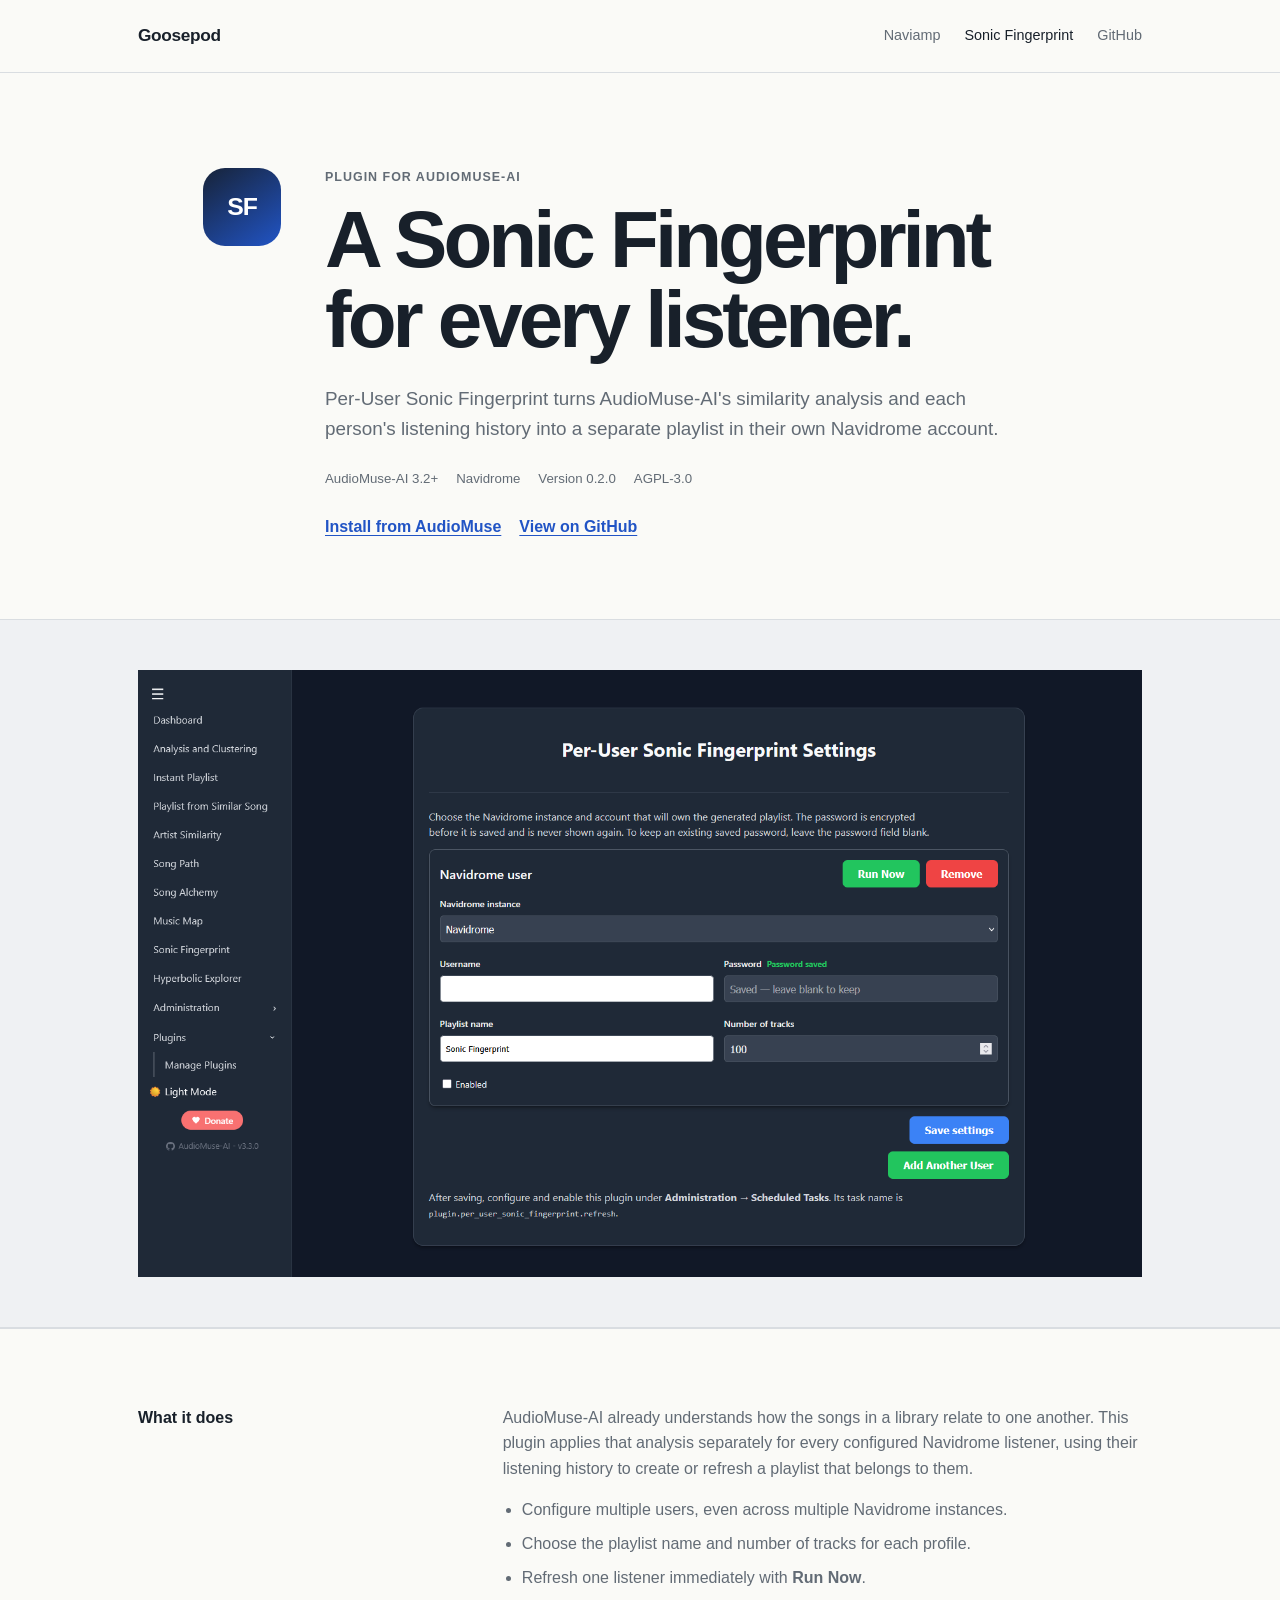
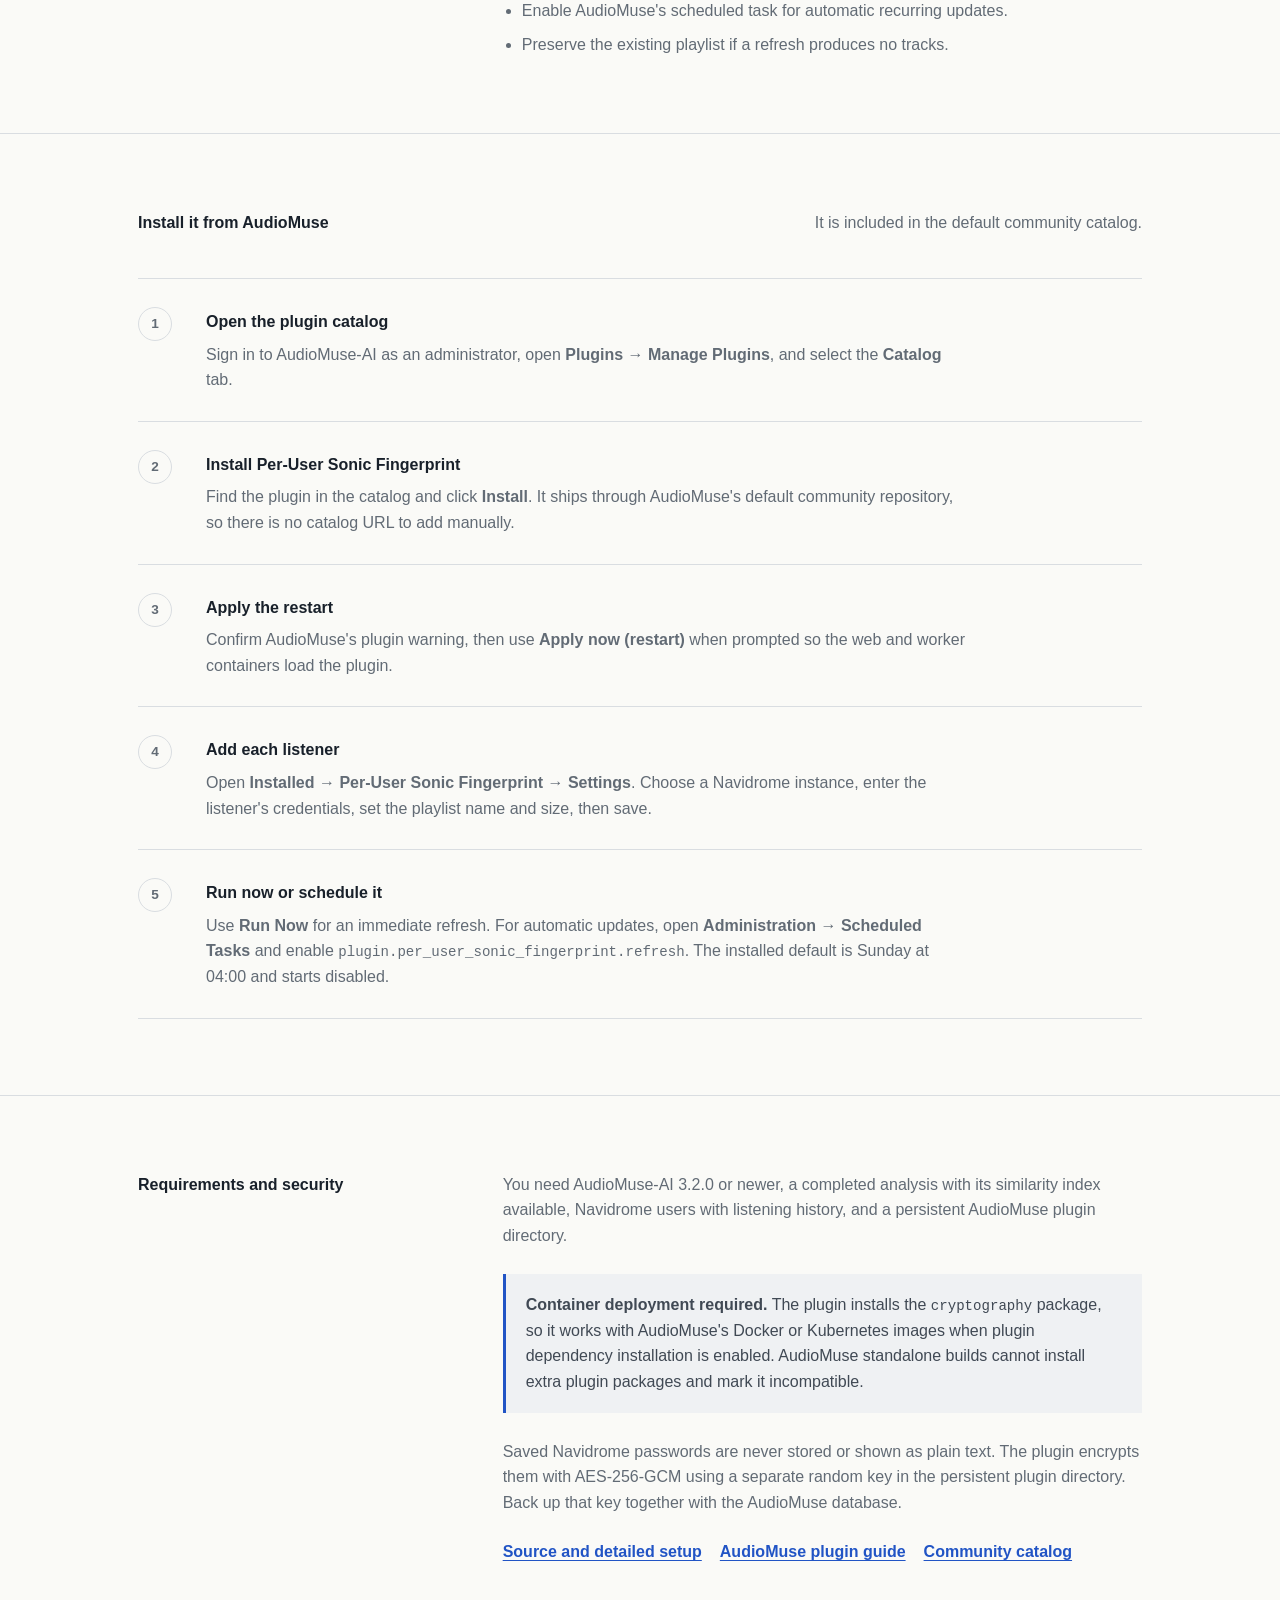
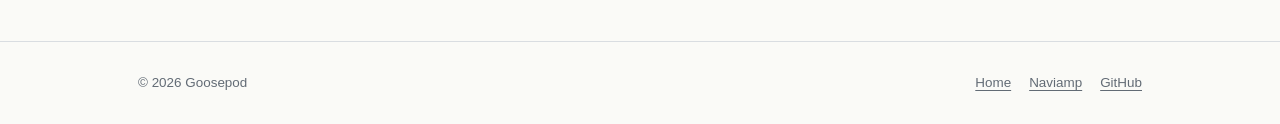
==== audiomuse-fingerprint/index.html @ 1ca01a3e "Add AudioMuse fingerprint plugin page" ====
<!doctype html>
<html lang="en">
<head>
  <meta charset="utf-8">
  <meta name="viewport" content="width=device-width, initial-scale=1">
  <meta name="description" content="Per-User Sonic Fingerprint is an AudioMuse-AI plugin that creates a personal Sonic Fingerprint playlist for each Navidrome user.">
  <meta name="theme-color" content="#fafaf7">
  <meta property="og:title" content="Per-User Sonic Fingerprint — AudioMuse-AI plugin">
  <meta property="og:description" content="Give every Navidrome listener a personal Sonic Fingerprint playlist, refreshed by AudioMuse-AI on demand or on a schedule.">
  <meta property="og:image" content="https://goosepod.com/assets/audiomuse-fingerprint/settings.png">
  <meta property="og:type" content="website">
  <meta property="og:url" content="https://goosepod.com/audiomuse-fingerprint/">
  <title>Per-User Sonic Fingerprint — Goosepod</title>
  <link rel="stylesheet" href="/styles.css">
</head>
<body>
  <header class="site-header">
    <nav class="site-nav container" aria-label="Primary navigation">
      <a class="site-name" href="/">Goosepod</a>
      <div class="nav-links">
        <a href="/naviamp/">Naviamp</a>
        <a href="/audiomuse-fingerprint/" aria-current="page">Sonic Fingerprint</a>
        <a href="https://github.com/goosepod/audiomuse-fingerprint-plugin">GitHub</a>
      </div>
    </nav>
  </header>

  <main>
    <section class="product-intro container">
      <div class="product-mark" aria-hidden="true">SF</div>
      <div>
        <p class="product-status">Plugin for AudioMuse-AI</p>
        <h1>A Sonic Fingerprint for every listener.</h1>
        <p class="intro">Per-User Sonic Fingerprint turns AudioMuse-AI's similarity analysis and each person's listening history into a separate playlist in their own Navidrome account.</p>
        <div class="meta-list" aria-label="Plugin details"><span>AudioMuse-AI 3.2+</span><span>Navidrome</span><span>Version 0.2.0</span><span>AGPL-3.0</span></div>
        <div class="inline-links"><a href="#install">Install from AudioMuse</a><a href="https://github.com/goosepod/audiomuse-fingerprint-plugin">View on GitHub</a></div>
      </div>
    </section>

    <section class="hero-screenshot plugin-screenshot">
      <div class="container"><img src="/assets/audiomuse-fingerprint/settings.png" alt="Per-User Sonic Fingerprint settings page in AudioMuse-AI"></div>
    </section>

    <section class="section">
      <div class="container project-details">
        <h2>What it does</h2>
        <div>
          <p>AudioMuse-AI already understands how the songs in a library relate to one another. This plugin applies that analysis separately for every configured Navidrome listener, using their listening history to create or refresh a playlist that belongs to them.</p>
          <ul class="plain-feature-list">
            <li>Configure multiple users, even across multiple Navidrome instances.</li>
            <li>Choose the playlist name and number of tracks for each profile.</li>
            <li>Refresh one listener immediately with <strong>Run Now</strong>.</li>
            <li>Enable AudioMuse's scheduled task for automatic recurring updates.</li>
            <li>Preserve the existing playlist if a refresh produces no tracks.</li>
          </ul>
        </div>
      </div>
    </section>

    <section class="section" id="install">
      <div class="container">
        <div class="section-title"><h2>Install it from AudioMuse</h2><p>It is included in the default community catalog.</p></div>
        <div class="install-steps">
          <article class="install-step"><span>1</span><div><h3>Open the plugin catalog</h3><p>Sign in to AudioMuse-AI as an administrator, open <strong>Plugins → Manage Plugins</strong>, and select the <strong>Catalog</strong> tab.</p></div></article>
          <article class="install-step"><span>2</span><div><h3>Install Per-User Sonic Fingerprint</h3><p>Find the plugin in the catalog and click <strong>Install</strong>. It ships through AudioMuse's default community repository, so there is no catalog URL to add manually.</p></div></article>
          <article class="install-step"><span>3</span><div><h3>Apply the restart</h3><p>Confirm AudioMuse's plugin warning, then use <strong>Apply now (restart)</strong> when prompted so the web and worker containers load the plugin.</p></div></article>
          <article class="install-step"><span>4</span><div><h3>Add each listener</h3><p>Open <strong>Installed → Per-User Sonic Fingerprint → Settings</strong>. Choose a Navidrome instance, enter the listener's credentials, set the playlist name and size, then save.</p></div></article>
          <article class="install-step"><span>5</span><div><h3>Run now or schedule it</h3><p>Use <strong>Run Now</strong> for an immediate refresh. For automatic updates, open <strong>Administration → Scheduled Tasks</strong> and enable <code>plugin.per_user_sonic_fingerprint.refresh</code>. The installed default is Sunday at 04:00 and starts disabled.</p></div></article>
        </div>
      </div>
    </section>

    <section class="section">
      <div class="container project-details">
        <h2>Requirements and security</h2>
        <div>
          <p>You need AudioMuse-AI 3.2.0 or newer, a completed analysis with its similarity index available, Navidrome users with listening history, and a persistent AudioMuse plugin directory.</p>
          <div class="notice"><strong>Container deployment required.</strong> The plugin installs the <code>cryptography</code> package, so it works with AudioMuse's Docker or Kubernetes images when plugin dependency installation is enabled. AudioMuse standalone builds cannot install extra plugin packages and mark it incompatible.</div>
          <p>Saved Navidrome passwords are never stored or shown as plain text. The plugin encrypts them with AES-256-GCM using a separate random key in the persistent plugin directory. Back up that key together with the AudioMuse database.</p>
          <div class="inline-links"><a href="https://github.com/goosepod/audiomuse-fingerprint-plugin">Source and detailed setup</a><a href="https://github.com/NeptuneHub/AudioMuse-AI/blob/main/docs/PLUGIN.md">AudioMuse plugin guide</a><a href="https://github.com/NeptuneHub/AudioMuse-AI-plugins">Community catalog</a></div>
        </div>
      </div>
    </section>
  </main>

  <footer class="site-footer">
    <div class="container footer-row"><span>© 2026 Goosepod</span><div class="footer-links"><a href="/">Home</a><a href="/naviamp/">Naviamp</a><a href="https://github.com/goosepod/audiomuse-fingerprint-plugin">GitHub</a></div></div>
  </footer>
</body>
</html>
---- styles.css ----
:root {
  color-scheme: light;
  --background: #fafaf7;
  --paper: #ffffff;
  --text: #18202a;
  --muted: #626b75;
  --line: #d9dde1;
  --soft: #eff1f3;
  --accent: #2154c5;
  --max-width: 1060px;
  --reading-width: 730px;
}

* {
  box-sizing: border-box;
}

html {
  scroll-behavior: smooth;
}

body {
  margin: 0;
  background: var(--background);
  color: var(--text);
  font-family: -apple-system, BlinkMacSystemFont, "Segoe UI", sans-serif;
  font-size: 16px;
  line-height: 1.6;
}

img {
  display: block;
  max-width: 100%;
}

a {
  color: var(--accent);
  text-underline-offset: 0.2em;
}

.container {
  margin: 0 auto;
  max-width: var(--max-width);
  padding-inline: 28px;
}

.site-header {
  border-bottom: 1px solid var(--line);
}

.site-nav {
  align-items: center;
  display: flex;
  justify-content: space-between;
  min-height: 72px;
}

.site-name {
  color: var(--text);
  font-size: 1.08rem;
  font-weight: 700;
  letter-spacing: -0.02em;
  text-decoration: none;
}

.nav-links {
  display: flex;
  gap: 24px;
}

.nav-links a {
  color: var(--muted);
  font-size: 0.9rem;
  text-decoration: none;
}

.nav-links a:hover,
.nav-links a[aria-current="page"] {
  color: var(--text);
}

.home-intro {
  max-width: 790px;
  padding-block: 110px 120px;
}

.label {
  color: var(--muted);
  font-size: 0.78rem;
  font-weight: 700;
  letter-spacing: 0.1em;
  margin: 0 0 18px;
  text-transform: uppercase;
}

h1,
h2,
h3,
p {
  overflow-wrap: break-word;
}

.home-intro h1 {
  font-size: clamp(2.8rem, 7vw, 4.6rem);
  font-weight: 650;
  letter-spacing: -0.045em;
  line-height: 1.03;
  margin: 0;
}

.home-intro .intro {
  color: var(--muted);
  font-size: 1.22rem;
  margin: 30px 0 0;
  max-width: 650px;
}

.text-link {
  display: inline-block;
  font-weight: 650;
  margin-top: 25px;
  text-decoration: none;
}

.text-link:hover {
  text-decoration: underline;
}

.section {
  border-top: 1px solid var(--line);
  padding-block: 76px;
}

.section-title {
  align-items: baseline;
  display: flex;
  gap: 20px;
  justify-content: space-between;
  margin-bottom: 42px;
}

.section-title h2 {
  font-size: 1rem;
  font-weight: 700;
  margin: 0;
}

.section-title p {
  color: var(--muted);
  margin: 0;
}

.project-summary {
  display: grid;
  gap: 50px;
  grid-template-columns: 1fr 1.45fr;
}

.project-copy {
  align-self: start;
  padding-top: 8px;
}

.project-identity {
  align-items: center;
  display: flex;
  gap: 16px;
}

.project-icon {
  height: 58px;
  object-fit: contain;
  width: 58px;
}

.project-mark,
.product-mark {
  align-items: center;
  background: linear-gradient(145deg, #172338, #2154c5);
  color: #ffffff;
  display: flex;
  flex: 0 0 auto;
  font-weight: 750;
  justify-content: center;
  letter-spacing: -0.04em;
}

.project-mark {
  border-radius: 15px;
  font-size: 1.15rem;
  height: 58px;
  width: 58px;
}

.product-mark {
  border-radius: 22px;
  font-size: 1.55rem;
  height: 78px;
  width: 78px;
}

.project-copy h3 {
  font-size: 2rem;
  letter-spacing: -0.035em;
  margin: 0;
}

.project-copy p {
  color: var(--muted);
  margin: 24px 0 0;
}

.project-image {
  background: var(--soft);
  border: 1px solid var(--line);
  padding: 28px 28px 0;
}

.project-image img {
  margin: 0 auto;
}

.project-summary-secondary {
  border-top: 1px solid var(--line);
  margin-top: 70px;
  padding-top: 70px;
}

.plugin-project-image {
  padding-bottom: 28px;
}

.about-grid {
  display: grid;
  gap: 50px;
  grid-template-columns: 1fr 2fr;
}

.about-grid h2 {
  font-size: 1rem;
  margin: 0;
}

.about-grid p {
  color: var(--muted);
  margin: 0 0 18px;
  max-width: 640px;
}

.site-footer {
  border-top: 1px solid var(--line);
  color: var(--muted);
  font-size: 0.84rem;
  padding-block: 30px;
}

.footer-row {
  display: flex;
  gap: 24px;
  justify-content: space-between;
}

.footer-links {
  display: flex;
  gap: 18px;
}

.footer-links a {
  color: inherit;
}

.product-intro {
  align-items: start;
  display: grid;
  gap: 36px;
  grid-template-columns: 86px minmax(0, 1fr);
  max-width: 930px;
  padding-block: 95px 80px;
}

.product-intro img {
  height: 78px;
  object-fit: contain;
  width: 78px;
}

.product-status {
  color: var(--muted);
  font-size: 0.78rem;
  font-weight: 700;
  letter-spacing: 0.08em;
  margin: 0 0 12px;
  text-transform: uppercase;
}

.product-intro h1 {
  font-size: clamp(3rem, 7vw, 5rem);
  font-weight: 650;
  letter-spacing: -0.05em;
  line-height: 1;
  margin: 0;
}

.product-intro .intro {
  color: var(--muted);
  font-size: 1.18rem;
  margin: 24px 0 0;
  max-width: 690px;
}

.meta-list,
.inline-links {
  display: flex;
  flex-wrap: wrap;
  gap: 8px 18px;
  margin-top: 24px;
}

.meta-list {
  color: var(--muted);
  font-size: 0.83rem;
}

.inline-links a {
  font-weight: 650;
}

.hero-screenshot {
  background: var(--soft);
  border-bottom: 1px solid var(--line);
  border-top: 1px solid var(--line);
  padding-block: 50px;
}

.hero-screenshot img {
  margin: 0 auto;
  max-width: 900px;
  width: 100%;
}

.plugin-screenshot img {
  max-width: 1004px;
}

.service-grid,
.feature-grid {
  display: grid;
  gap: 1px;
  grid-template-columns: repeat(2, minmax(0, 1fr));
}

.service-grid {
  background: var(--line);
  border: 1px solid var(--line);
}

.service-card {
  background: var(--paper);
  min-height: 190px;
  padding: 30px;
}

.service-card h3,
.feature-card h3 {
  font-size: 1rem;
  margin: 0 0 10px;
}

.service-card p,
.feature-card p {
  color: var(--muted);
  margin: 0;
}

.feature-grid {
  column-gap: 40px;
  row-gap: 0;
}

.feature-card {
  border-top: 1px solid var(--line);
  padding-block: 28px 34px;
}

.feature-list {
  border-top: 1px solid var(--line);
}

.feature-row {
  border-bottom: 1px solid var(--line);
  display: grid;
  gap: 30px;
  grid-template-columns: 190px minmax(0, 1fr);
  padding-block: 30px;
}

.feature-row h3 {
  font-size: 1rem;
  margin: 0;
}

.feature-row p {
  color: var(--muted);
  margin: 0;
  max-width: 670px;
}

.screenshot-section {
  background: var(--soft);
}

.screenshot-grid {
  align-items: start;
  display: grid;
  gap: 22px;
  grid-template-columns: repeat(3, minmax(0, 1fr));
}

.screenshot-grid figure {
  background: var(--paper);
  border: 1px solid var(--line);
  margin: 0;
  padding: 22px 22px 0;
}

.screenshot-grid img {
  margin: 0 auto;
}

.screenshot-grid figure img {
  max-height: 660px;
}

.project-details {
  display: grid;
  gap: 45px;
  grid-template-columns: 1fr 2fr;
}

.project-details h2 {
  font-size: 1rem;
  margin: 0;
}

.project-details p,
.project-details li {
  color: var(--muted);
}

.project-details p:first-child {
  margin-top: 0;
}

.project-details ul {
  padding-left: 1.2rem;
}

.plain-feature-list {
  margin-bottom: 0;
}

.plain-feature-list li + li {
  margin-top: 8px;
}

.install-steps {
  border-top: 1px solid var(--line);
}

.install-step {
  border-bottom: 1px solid var(--line);
  display: grid;
  gap: 26px;
  grid-template-columns: 42px minmax(0, 1fr);
  padding-block: 28px;
}

.install-step > span {
  align-items: center;
  border: 1px solid var(--line);
  border-radius: 50%;
  color: var(--muted);
  display: flex;
  font-size: 0.85rem;
  font-weight: 700;
  height: 34px;
  justify-content: center;
  width: 34px;
}

.install-step h3 {
  font-size: 1rem;
  margin: 2px 0 7px;
}

.install-step p {
  color: var(--muted);
  margin: 0;
  max-width: 760px;
}

.notice {
  background: var(--soft);
  border-left: 3px solid var(--accent);
  color: #404954;
  margin-block: 26px;
  padding: 18px 20px;
}

code {
  font-family: "SFMono-Regular", Consolas, "Liberation Mono", monospace;
  font-size: 0.88em;
}

.privacy-wrap {
  padding-block: 80px 110px;
}

.policy {
  max-width: var(--reading-width);
}

.breadcrumbs {
  color: var(--muted);
  font-size: 0.84rem;
  margin-bottom: 34px;
}

.breadcrumbs a {
  color: inherit;
  text-decoration: none;
}

.policy h1 {
  font-size: clamp(2.5rem, 6vw, 4rem);
  font-weight: 650;
  letter-spacing: -0.04em;
  line-height: 1.05;
  margin: 0 0 14px;
}

.updated {
  color: var(--muted);
  margin-bottom: 50px;
}

.policy h2 {
  font-size: 1.22rem;
  margin: 38px 0 8px;
}

.policy p,
.policy li {
  color: #404954;
}

.not-found {
  min-height: calc(100vh - 73px);
  padding-block: 110px;
}

.not-found h1 {
  font-size: clamp(2.8rem, 7vw, 5rem);
  font-weight: 650;
  letter-spacing: -0.045em;
  line-height: 1;
  margin: 0 0 20px;
}

.not-found p {
  color: var(--muted);
  max-width: 520px;
}

@media (max-width: 760px) {
  .container {
    padding-inline: 20px;
  }

  .home-intro {
    padding-block: 75px 85px;
  }

  .section {
    padding-block: 55px;
  }

  .section-title,
  .footer-row {
    align-items: flex-start;
    flex-direction: column;
  }

  .project-summary,
  .about-grid,
  .project-details {
    grid-template-columns: 1fr;
  }

  .service-grid,
  .feature-grid {
    grid-template-columns: 1fr;
  }

  .product-intro {
    gap: 20px;
    grid-template-columns: 1fr;
    padding-block: 68px 60px;
  }

  .product-intro img {
    height: 64px;
    width: 64px;
  }

  .product-mark {
    border-radius: 18px;
    height: 64px;
    width: 64px;
  }

  .feature-row {
    gap: 8px;
    grid-template-columns: 1fr;
  }

  .screenshot-grid {
    grid-template-columns: repeat(2, minmax(0, 1fr));
  }

  .privacy-wrap {
    padding-block: 58px 80px;
  }
}

@media (max-width: 480px) {
  .site-nav {
    min-height: 64px;
  }

  .nav-links {
    gap: 16px;
  }

  .nav-links a:not(:last-child) {
    display: none;
  }

  .home-intro h1 {
    font-size: 2.75rem;
  }

  .project-image,
  .screenshot-grid figure {
    padding: 16px 16px 0;
  }

  .screenshot-grid {
    grid-template-columns: 1fr;
  }

  .footer-row {
    gap: 16px;
  }
}

@media (prefers-reduced-motion: reduce) {
  html {
    scroll-behavior: auto;
  }
}
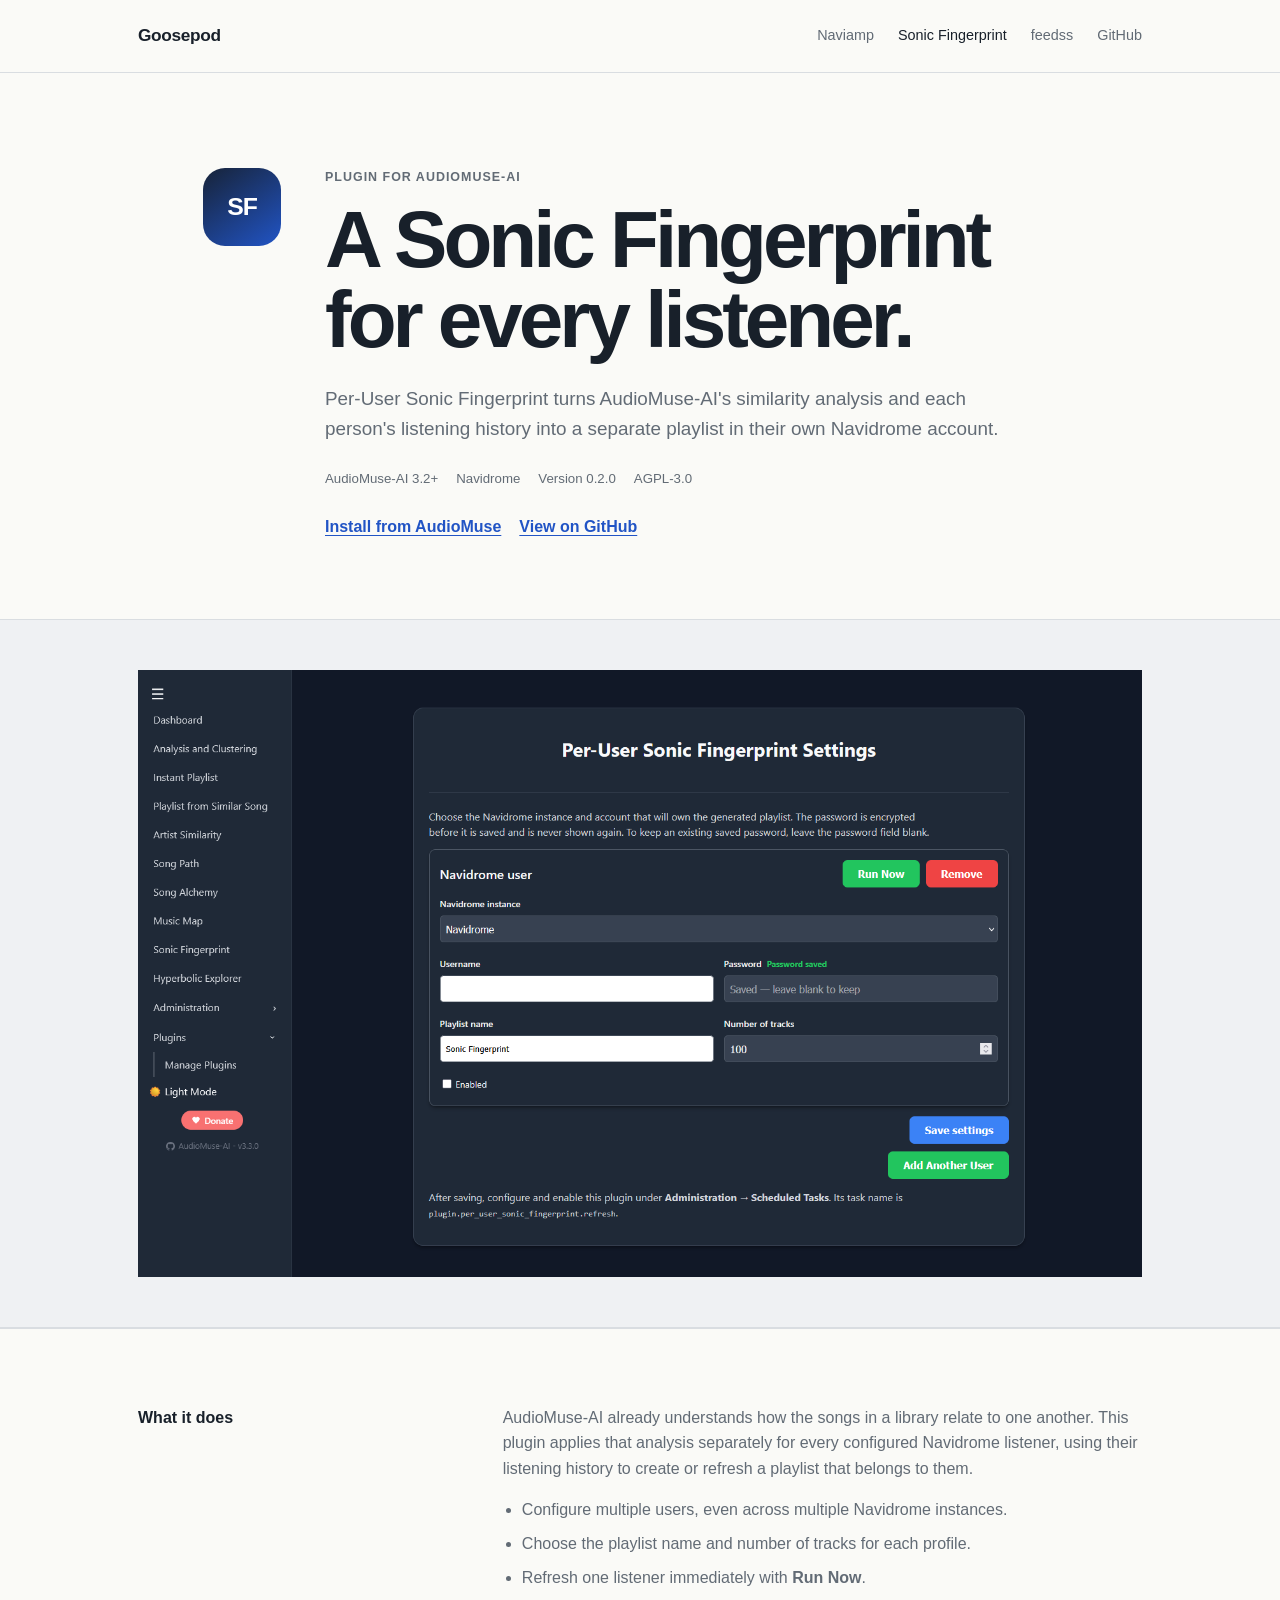
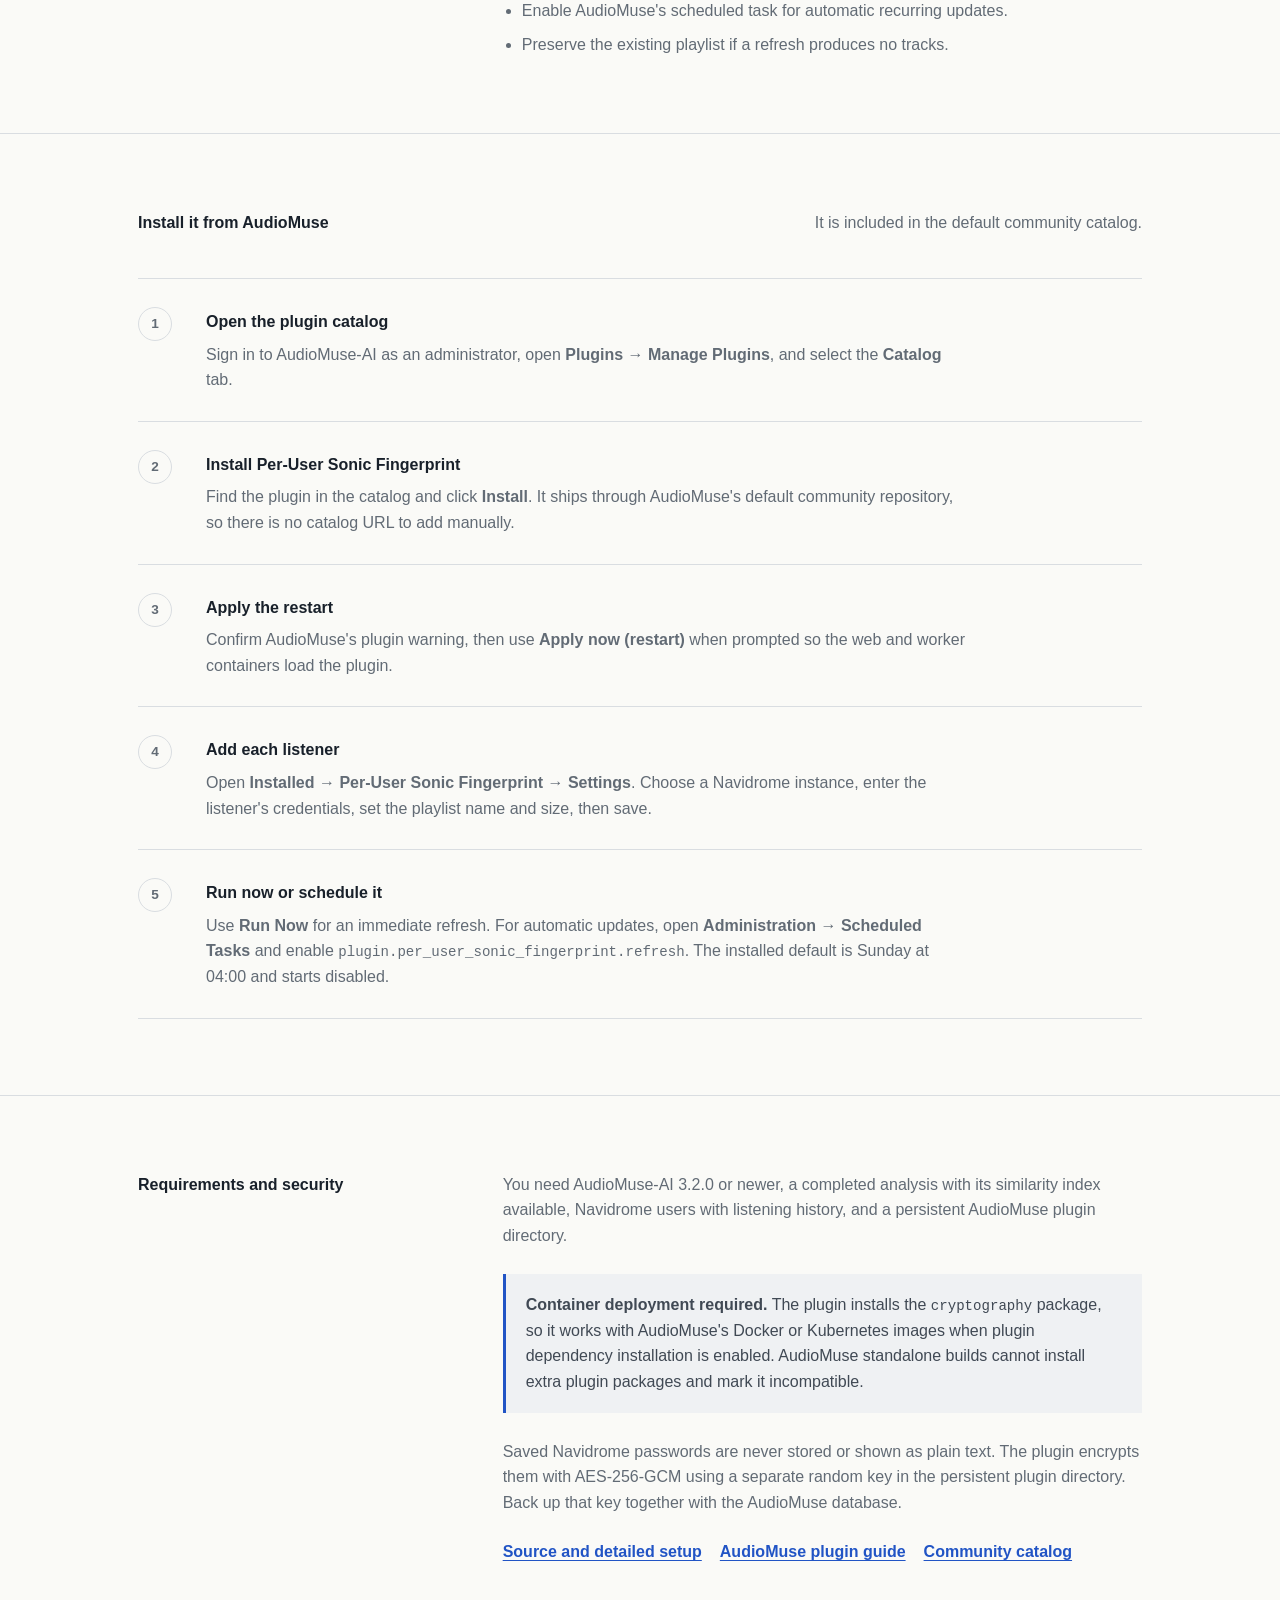
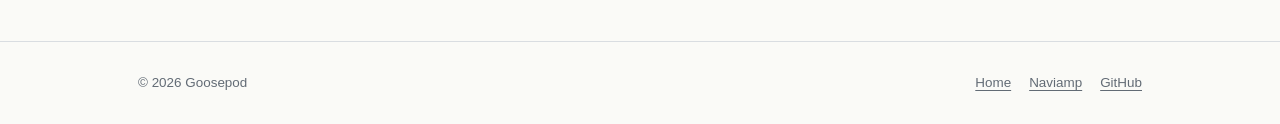
==== commit c211e14a: "Add feedss project page" ====
--- a/audiomuse-fingerprint/index.html
+++ b/audiomuse-fingerprint/index.html
@@ -20,6 +20,7 @@
       <div class="nav-links">
         <a href="/naviamp/">Naviamp</a>
         <a href="/audiomuse-fingerprint/" aria-current="page">Sonic Fingerprint</a>
+        <a href="/feedss/">feedss</a>
         <a href="https://github.com/goosepod/audiomuse-fingerprint-plugin">GitHub</a>
       </div>
     </nav>
--- a/styles.css
+++ b/styles.css
@@ -230,6 +230,15 @@
   padding-bottom: 28px;
 }
 
+.feedss-project-image {
+  align-self: start;
+  padding-bottom: 28px;
+}
+
+.feedss-project-image img {
+  border: 1px solid var(--line);
+}
+
 .about-grid {
   display: grid;
   gap: 50px;
@@ -339,6 +348,11 @@
 }
 
 .plugin-screenshot img {
+  max-width: 1004px;
+}
+
+.feedss-screenshot img {
+  border: 1px solid var(--line);
   max-width: 1004px;
 }
 
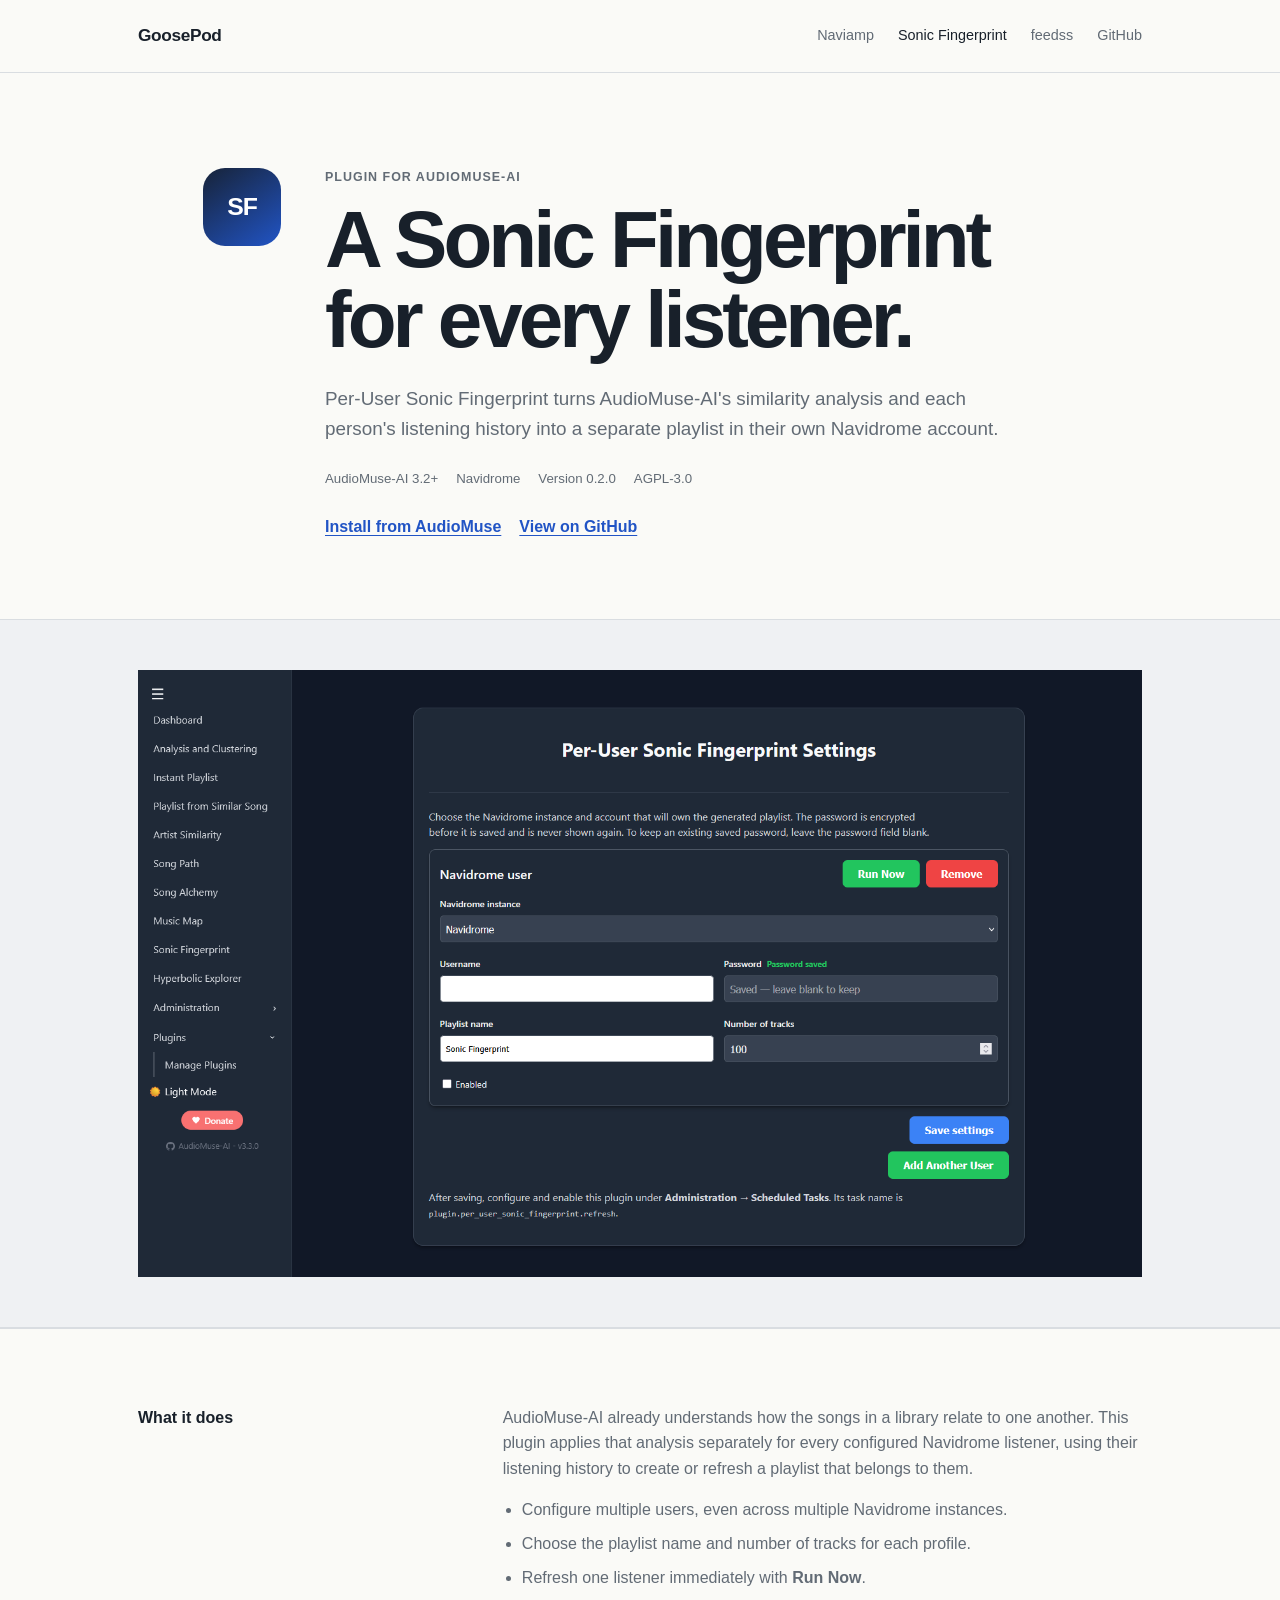
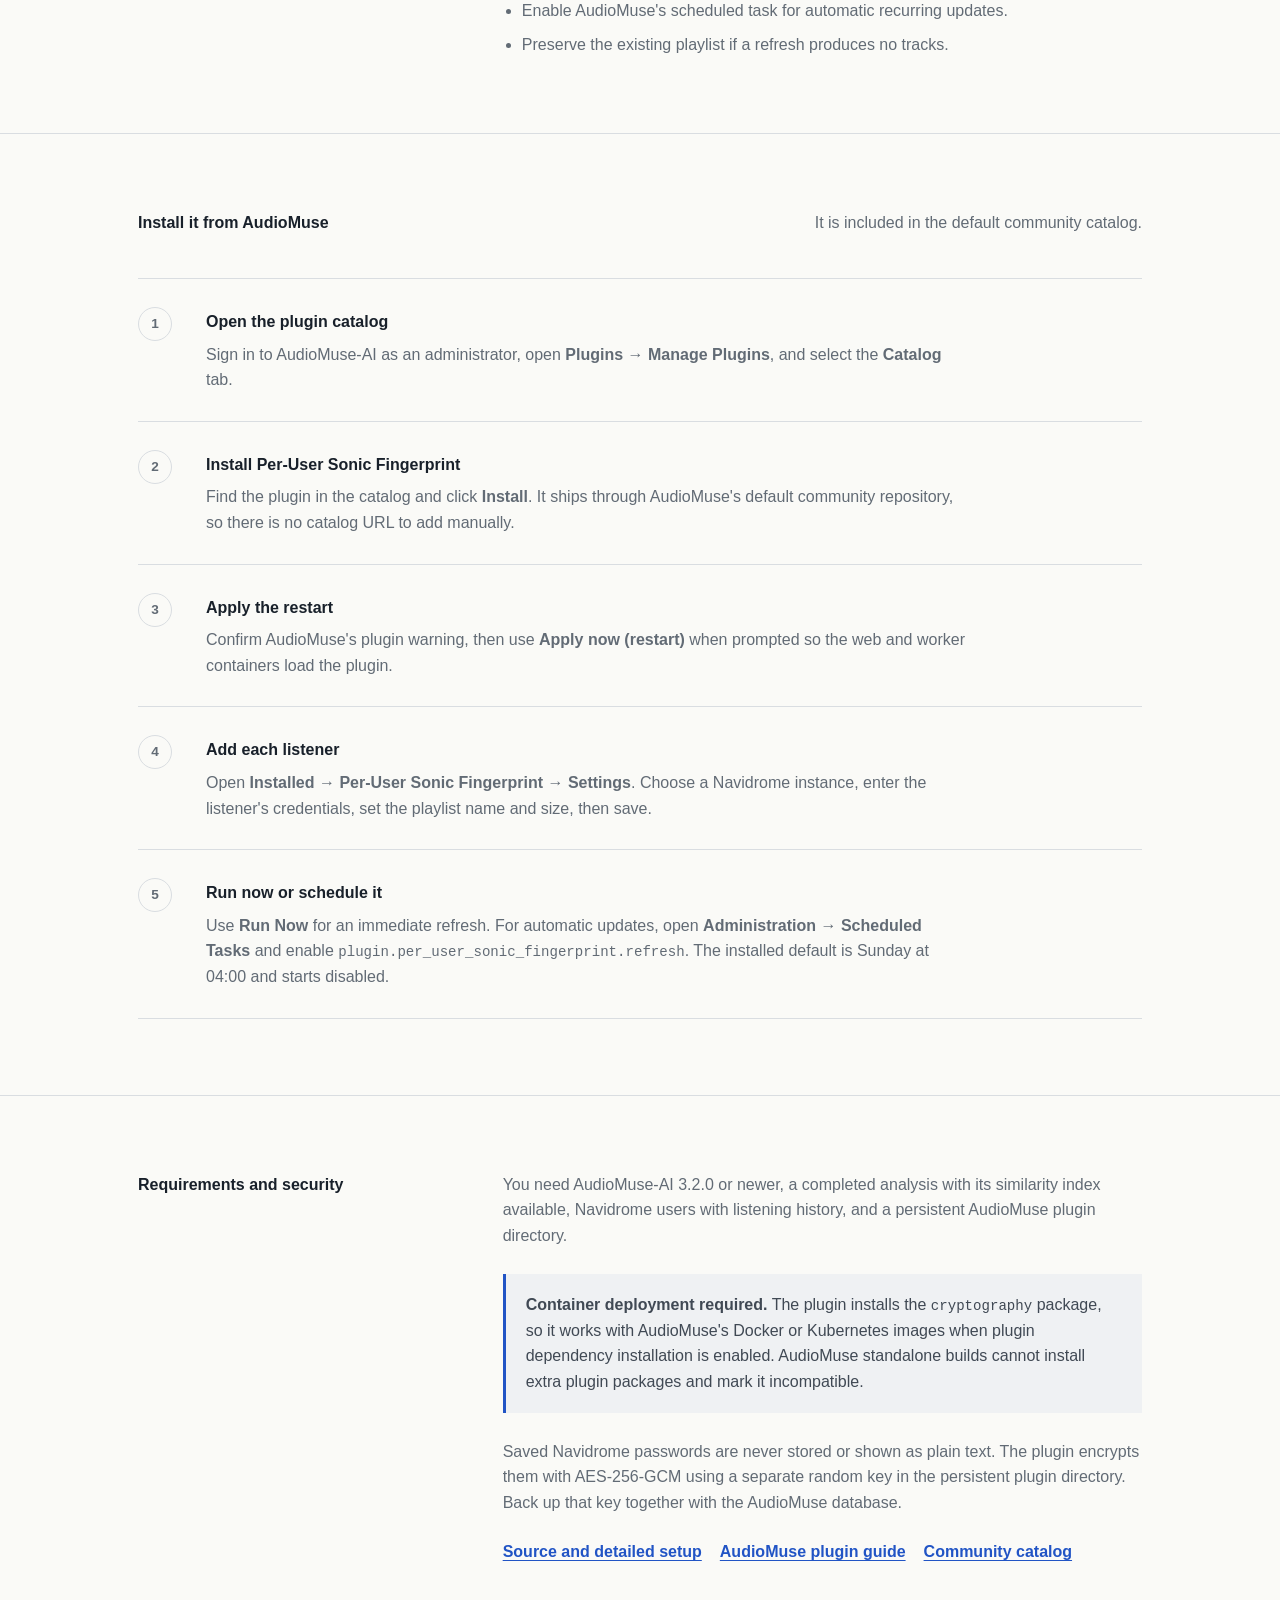
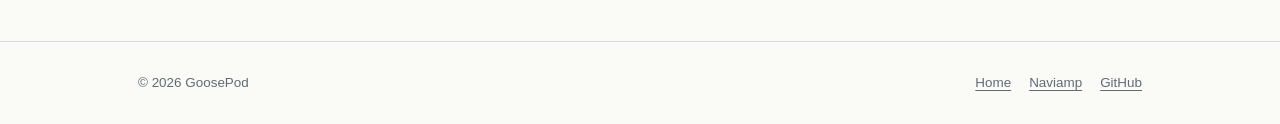
==== commit 4fb81083: "Correct GoosePod branding" ====
--- a/audiomuse-fingerprint/index.html
+++ b/audiomuse-fingerprint/index.html
@@ -10,13 +10,13 @@
   <meta property="og:image" content="https://goosepod.com/assets/audiomuse-fingerprint/settings.png">
   <meta property="og:type" content="website">
   <meta property="og:url" content="https://goosepod.com/audiomuse-fingerprint/">
-  <title>Per-User Sonic Fingerprint — Goosepod</title>
+  <title>Per-User Sonic Fingerprint — GoosePod</title>
   <link rel="stylesheet" href="/styles.css">
 </head>
 <body>
   <header class="site-header">
     <nav class="site-nav container" aria-label="Primary navigation">
-      <a class="site-name" href="/">Goosepod</a>
+      <a class="site-name" href="/">GoosePod</a>
       <div class="nav-links">
         <a href="/naviamp/">Naviamp</a>
         <a href="/audiomuse-fingerprint/" aria-current="page">Sonic Fingerprint</a>
@@ -85,7 +85,7 @@
   </main>
 
   <footer class="site-footer">
-    <div class="container footer-row"><span>© 2026 Goosepod</span><div class="footer-links"><a href="/">Home</a><a href="/naviamp/">Naviamp</a><a href="https://github.com/goosepod/audiomuse-fingerprint-plugin">GitHub</a></div></div>
+    <div class="container footer-row"><span>© 2026 GoosePod</span><div class="footer-links"><a href="/">Home</a><a href="/naviamp/">Naviamp</a><a href="https://github.com/goosepod/audiomuse-fingerprint-plugin">GitHub</a></div></div>
   </footer>
 </body>
 </html>
